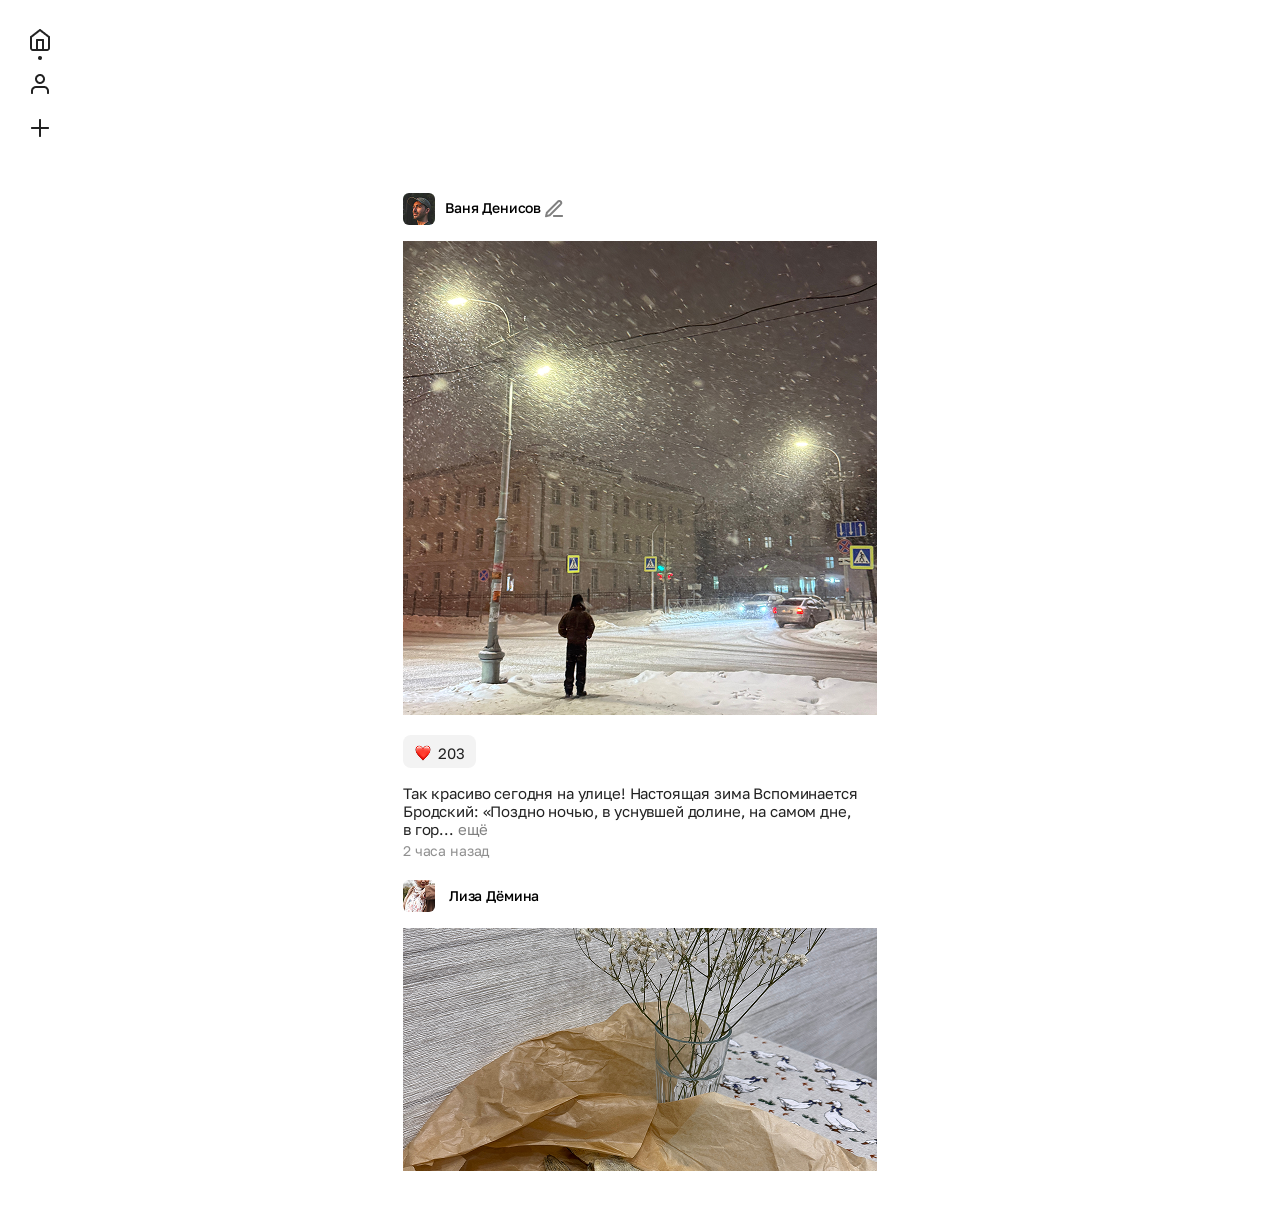
==== home/index.html @ cfe83b57 "Добавлены материалы для Лабораторной работы №2" ====
<!DOCTYPE html>
<html lang="ru">
<head>
    <meta charset="UTF-8">
    <meta name="viewport" content="width=device-width, initial-scale=1.0">
    <title>Лента</title>
    <link href="style.css" rel="stylesheet">
</head>
<body>
    <header class="sidebar">
        <ul class="sidebar__list">
            <li class="sidebar__item">
                <a href="#">
                    <img src="assets/home.png" alt="Главная">
                </a>
            </li>
            <li class="sidebar__item">
                <a href="#">
                    <img src="assets/profile.png" alt="Профиль">
                </a>
            </li>
            <li class="sidebar__item">
                <a href="#">
                    <img src="assets/plus.png" alt="Добавить">
                </a>
            </li>
        </ul>
    </header>

    <div class="feed">
        <div class="post">
            <header class="post__header">
                <div class="post__user">
                    <img src="assets/avatar1.png" alt="Ваня Денисов" class="post__avatar"><span class="post__username">Ваня Денисов</span>
                </div>
                <img src="assets/edit.png" alt="Редактировать" class="post__edit-icon">
            </header>

            <div class="post__content">
                <img src="assets/snow_city.png" alt="Снег в городе" class="post__main-image">
            </div>

            <div class="post__footer">
                <div class="post__likes">
                    <img src="assets/heart.png" alt="Лайк">
                    <span>203</span>
                </div>

                <p class="post__text">
                    Так красиво сегодня на улице! Настоящая зима Вспоминается Бродский: «Поздно ночью, в уснувшей долине, на самом дне, в гор...
                    <span class="post__more">ещё</span>
                </p>

                <p class="post__date">2 часа назад</p>
            </div>   
        </div>    
        <div class="post">
            <header class="post__header">
                <div class="post__user">
                    <img src="assets/avatar2.png" alt="Лиза Дёмина" class="post__avatar">
                    <span class="post__username">Лиза Дёмина</span>
                </div>
            </header>
            <div class="post__content">
                <img src="assets/flowers.png" alt="Цветы на столе" class="post__main-image">
            </div>
        </div>
    </div>
</body>
</html>
---- home/style.css ----
@import url('https://fonts.googleapis.com/css2?family=Golos+Text:wght@400..900&display=swap');

* {
    margin: 0;
    padding: 0;
}

.sidebar__list {
    list-style-type: none; 
    padding: 0;            
}

body {
    background-color: #FFFFFF;
    font-family: 'Golos Text', sans-serif; 
    padding: 20px;
    letter-spacing: -0.15px;
}

.sidebar {
    margin-bottom: 40px;
}

.feed {
    width: 474px;
    margin: 0 auto;
}

.post {
    padding-bottom: 20px;
}

.post__user {
    display: inline-block;
    margin-bottom: 16px;
}

.post__avatar {
    width: 32px;
    height: 32px;
    border-radius: 6px;
    margin-right: 10px;
    vertical-align: middle;
}

.post__username {
    font-weight: 500;
    font-size: 14px;
    height: 32px;
    line-height: 32px;
}

.post__edit-icon {
    vertical-align: middle; 
}

.post__content {
    margin-bottom: 16px;
}

.post__likes {
    display: inline-block;
    background-color: rgba(34, 34, 34, 0.05);
    padding: 6px 12px;
    border-radius: 8px;
    margin-bottom: 16px;
}

.post__likes img {
    width: 16px;
    height: 16px;
    vertical-align: middle;
    margin-right: 3px;
}

.post__likes span {
    font-size: 15px;
    font-weight: 400;
    color: #222222;
    vertical-align: middle;
}

.post__text {
    font-size: 15px;
    font-weight: 400;
    line-height: 18px;
    color: #222222;
    margin-bottom: 4px;
}

.post__more {
    color: #808080;
    cursor: pointer;
    font-weight: 400;
}

.post__date {
    font-size: 14px;
    color: rgba(34, 34, 34, 0.5);
    line-height: 18px;
    font-weight: 400;
}
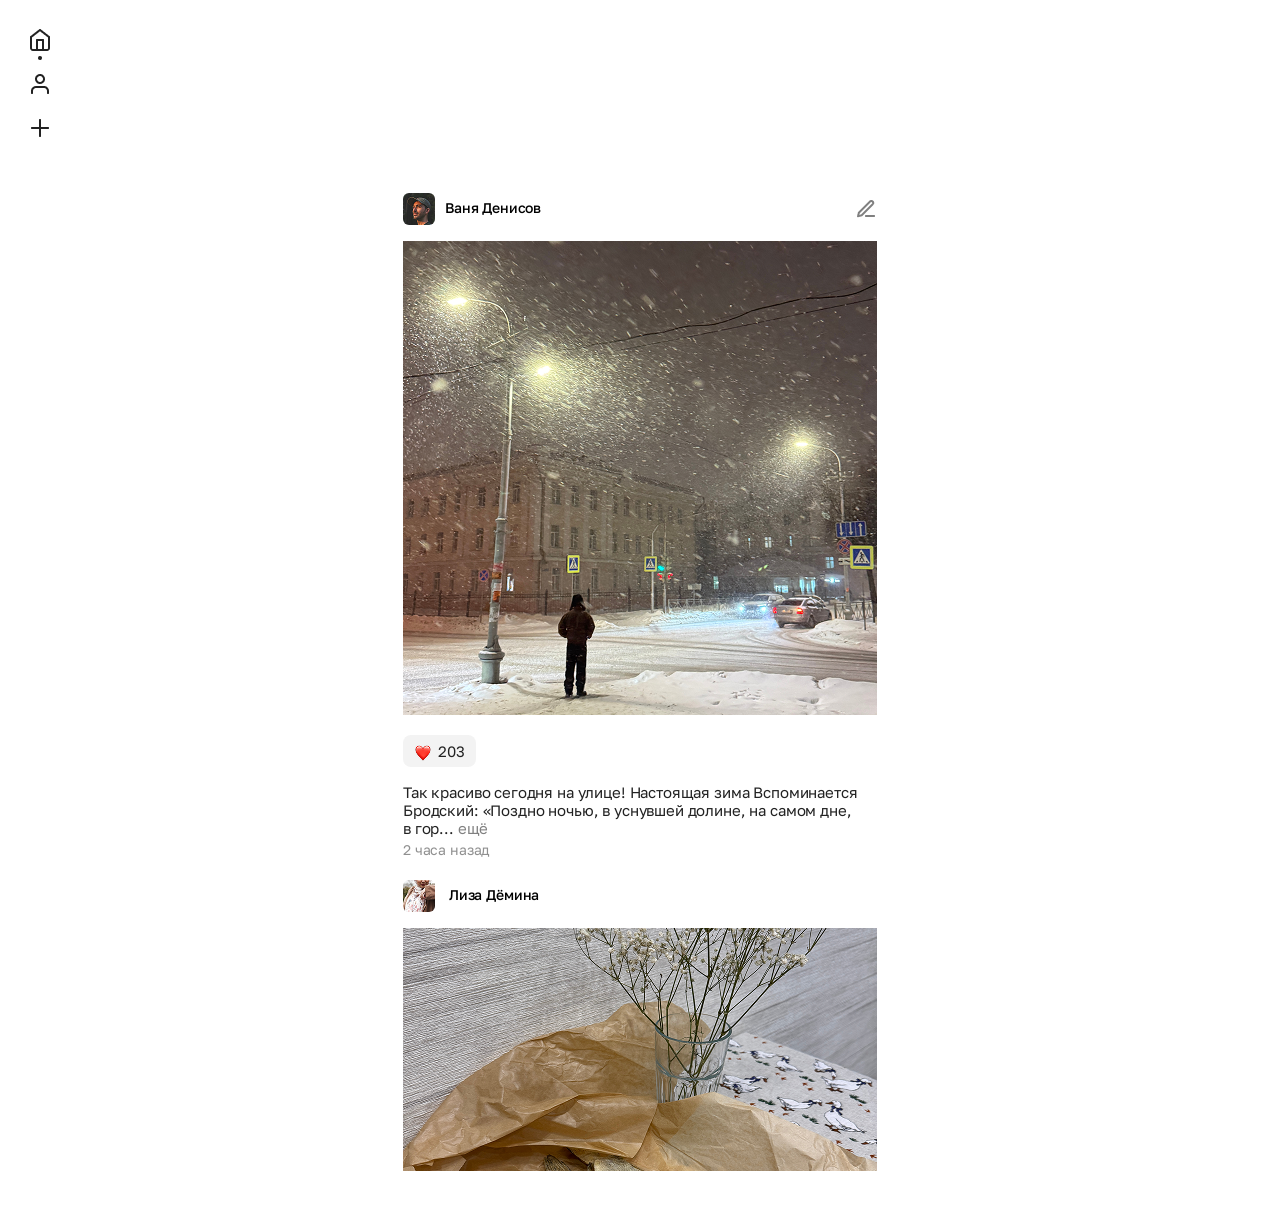
==== commit b4081907: "Внесены изменения, согласно рекомендациям проверяющего" ====
--- a/home/index.html
+++ b/home/index.html
@@ -27,7 +27,7 @@
         </ul>
     </header>
 
-    <div class="feed">
+    <main class="feed">
         <div class="post">
             <header class="post__header">
                 <div class="post__user">
@@ -37,7 +37,7 @@
             </header>
 
             <div class="post__content">
-                <img src="assets/snow_city.png" alt="Снег в городе" class="post__main-image">
+                <img src="assets/snow_city.png" alt="Снег в городе" class="post__image">
             </div>
 
             <div class="post__footer">
@@ -65,6 +65,6 @@
                 <img src="assets/flowers.png" alt="Цветы на столе" class="post__main-image">
             </div>
         </div>
-    </div>
+    </main>
 </body>
 </html>
--- a/home/style.css
+++ b/home/style.css
@@ -52,6 +52,7 @@
 
 .post__edit-icon {
     vertical-align: middle; 
+    margin-left: 312px;
 }
 
 .post__content {
@@ -77,7 +78,7 @@
     font-size: 15px;
     font-weight: 400;
     color: #222222;
-    vertical-align: middle;
+    margin: 0 auto;
 }
 
 .post__text {
